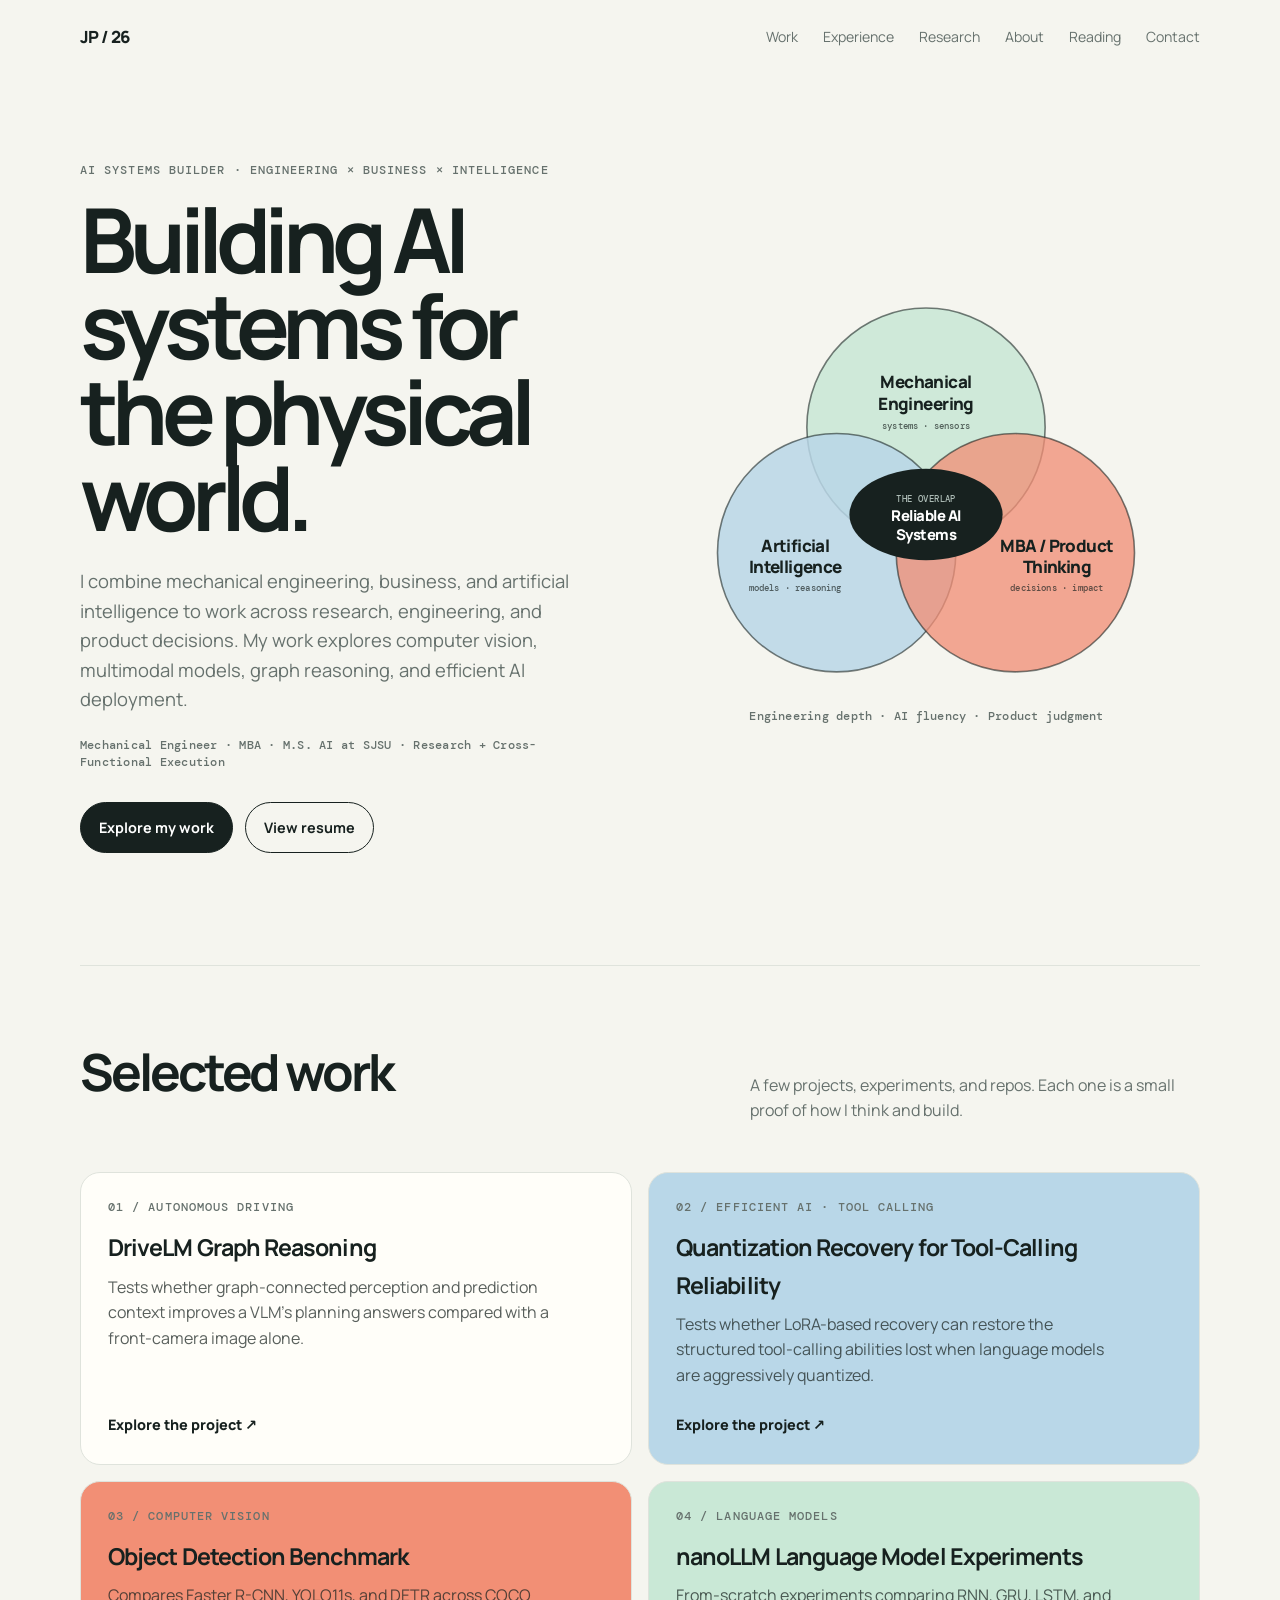
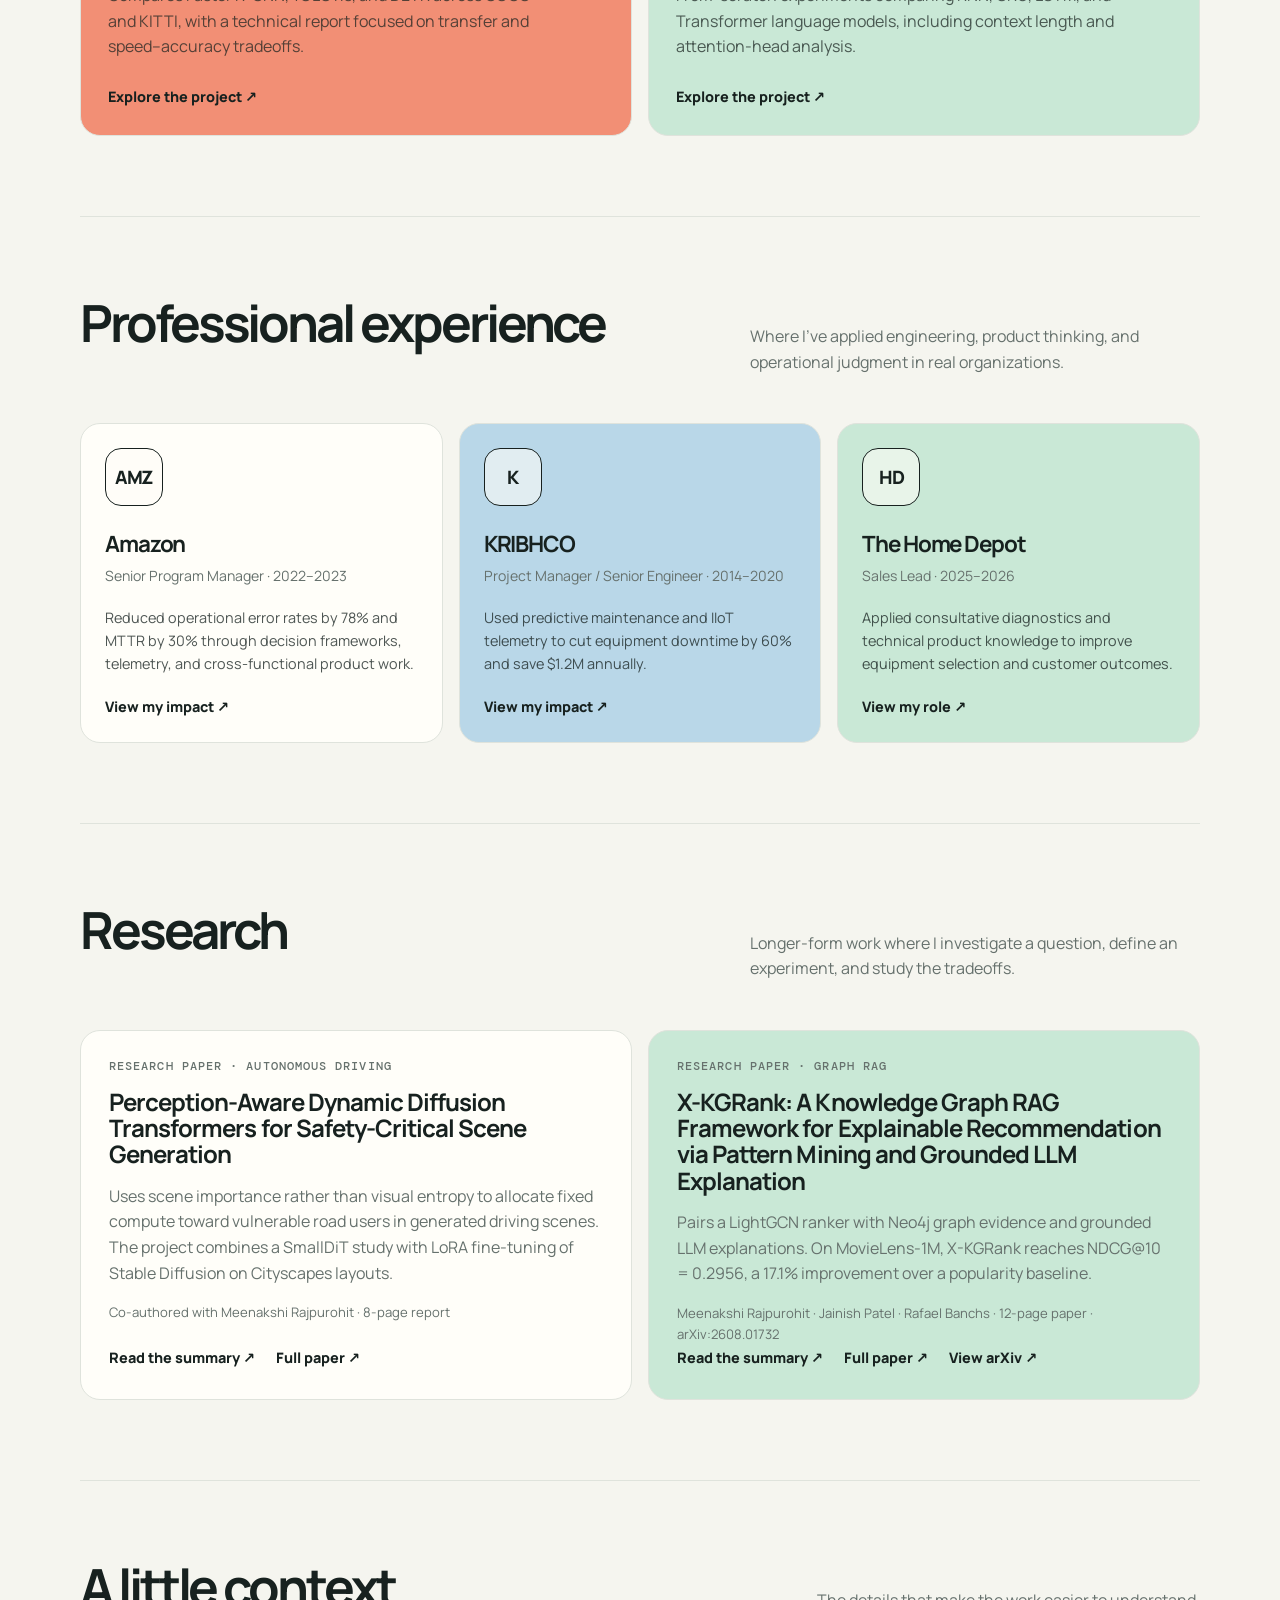
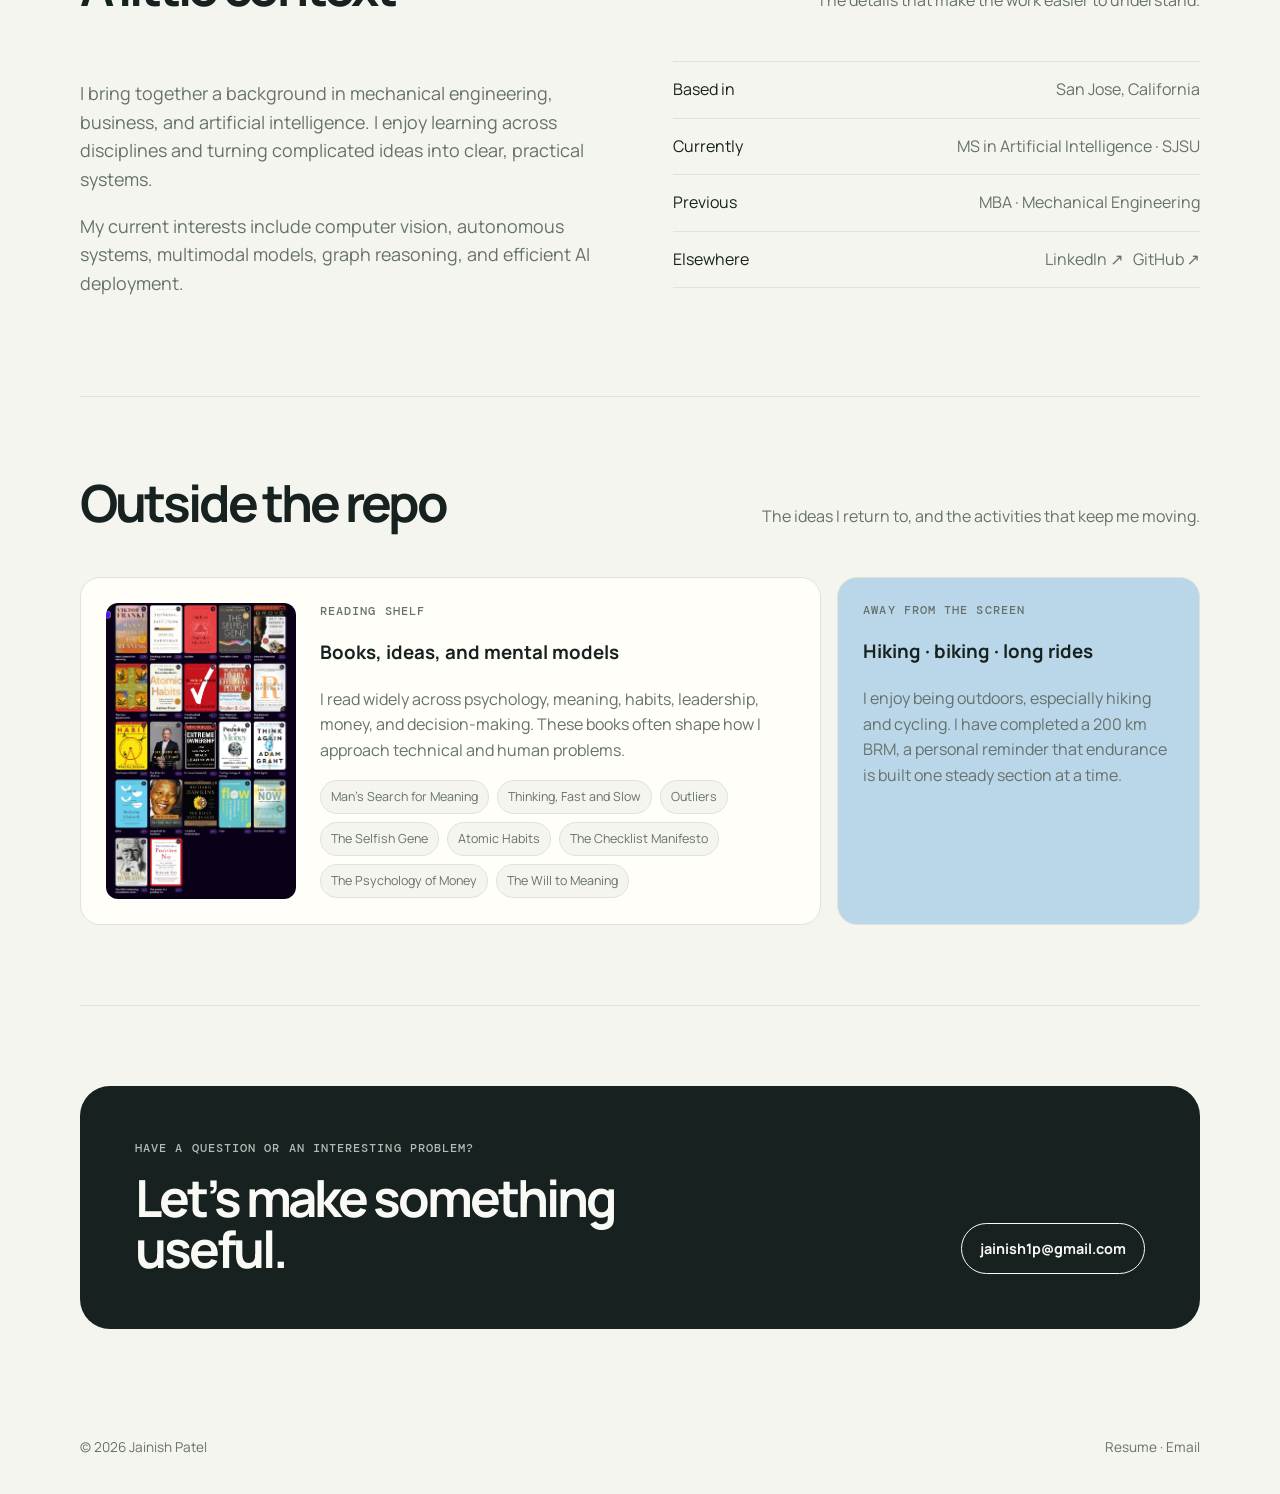
==== index.html @ 06a7503d "Add portfolio site files" ====
<!doctype html>
<html lang="en">
<head>
  <meta charset="UTF-8" />
  <meta name="viewport" content="width=device-width, initial-scale=1.0" />
  <meta name="description" content="Jainish Patel — AI, engineering, and thoughtful systems." />
  <title>Jainish Patel — AI & Engineering</title>
  <link rel="preconnect" href="https://fonts.googleapis.com">
  <link rel="preconnect" href="https://fonts.gstatic.com" crossorigin>
  <link href="https://fonts.googleapis.com/css2?family=DM+Mono:wght@400;500&family=Manrope:wght@400;500;600;700;800&display=swap" rel="stylesheet">
  <style>
    :root { --ink:#17211f; --muted:#66716d; --paper:#f5f5ef; --card:#fffef9; --line:#dfe3dc; --mint:#c9e8d6; --coral:#f28f75; --blue:#b9d7e8; }
    * { box-sizing:border-box; }
    html { scroll-behavior:smooth; }
    body { margin:0; background:var(--paper); color:var(--ink); font:16px/1.6 Manrope,system-ui,sans-serif; }
    a { color:inherit; text-decoration:none; }
    .wrap { width:min(1120px, calc(100% - 40px)); margin:auto; }
    nav { display:flex; justify-content:space-between; align-items:center; padding:24px 0; }
    .mark { font-weight:800; letter-spacing:-.04em; font-size:1.05rem; }
    nav .links { display:flex; gap:25px; color:var(--muted); font-size:.88rem; }
    nav .links a:hover { color:var(--ink); }
    .hero { padding:88px 0 112px; display:grid; grid-template-columns:1fr 1.05fr; gap:52px; align-items:center; }
    .eyebrow, .mono { font:500 .75rem/1.3 'DM Mono',monospace; letter-spacing:.09em; text-transform:uppercase; color:var(--muted); }
    h1 { font-size:clamp(3rem, 7vw, 6.5rem); line-height:.96; letter-spacing:-.075em; margin:18px 0 27px; max-width:750px; }
    .lead { color:var(--muted); font-size:1.15rem; max-width:570px; }
    .actions { display:flex; gap:12px; flex-wrap:wrap; margin-top:30px; }
    .button { padding:13px 18px; border:1px solid var(--ink); border-radius:999px; font-weight:700; font-size:.9rem; display:inline-block; }
    .button.primary { background:var(--ink); color:white; }
    .button:hover { transform:translateY(-2px); transition:.2s ease; }
    .proof { margin-top:22px; font:500 .78rem/1.4 'DM Mono',monospace; color:var(--muted); letter-spacing:.02em; }
    .brand-flow { display:grid; place-items:center; }
    .venn-diagram { width:min(100%,500px); }
    .venn-svg { display:block; width:100%; height:auto; overflow:visible; }
    .venn-svg .shape { stroke:rgba(23,33,31,.58); stroke-width:1.5; }
    .venn-svg .engineering { fill:var(--mint); fill-opacity:.84; }
    .venn-svg .ai { fill:var(--blue); fill-opacity:.84; }
    .venn-svg .product { fill:var(--coral); fill-opacity:.76; }
    .venn-svg text { fill:var(--ink); text-anchor:middle; font-family:Manrope,system-ui,sans-serif; font-weight:800; font-size:16px; letter-spacing:-.035em; }
    .venn-svg .detail { font-family:'DM Mono',monospace; font-weight:500; font-size:8px; letter-spacing:.02em; fill:rgba(23,33,31,.68); }
    .venn-svg .center-pill { fill:var(--ink); stroke:none; }
    .venn-svg .center-label { fill:white; font-size:14px; }
    .venn-svg .center-detail { fill:#aebdb7; font-family:'DM Mono',monospace; font-weight:500; font-size:8px; letter-spacing:.05em; text-transform:uppercase; }
    .venn-caption { margin-top:4px; text-align:center; color:var(--muted); font:500 .72rem/1.35 'DM Mono',monospace; letter-spacing:.02em; }
    .hero-art { background:var(--mint); min-height:360px; border-radius:48% 52% 47% 53% / 53% 45% 55% 47%; position:relative; display:grid; place-items:center; transform:rotate(-4deg); }
    .hero-art:before { content:''; width:67%; height:67%; background:var(--coral); border-radius:43% 57% 51% 49% / 53% 42% 58% 47%; position:absolute; transform:rotate(18deg); }
    .hero-art .stamp { position:relative; z-index:1; width:170px; height:170px; border:1px solid var(--ink); border-radius:50%; display:grid; place-items:center; text-align:center; font-weight:800; font-size:1.4rem; line-height:1.1; transform:rotate(8deg); }
    section { padding:80px 0; border-top:1px solid var(--line); }
    .section-head { display:flex; justify-content:space-between; align-items:baseline; gap:20px; margin-bottom:32px; }
    h2 { font-size:clamp(2rem,4vw,3.3rem); letter-spacing:-.06em; line-height:1; margin:0; }
    .intro { color:var(--muted); max-width:450px; }
    .projects { display:grid; grid-template-columns:repeat(2,1fr); gap:16px; }
    .project { background:var(--card); border:1px solid var(--line); padding:27px; min-height:250px; display:flex; flex-direction:column; justify-content:space-between; border-radius:20px; }
    .project:nth-child(2) { background:var(--blue); }
    .project:nth-child(3) { background:var(--coral); }
    .project:nth-child(4) { background:var(--mint); }
    .project h3 { font-size:1.45rem; letter-spacing:-.04em; margin:14px 0 8px; }
    .project p { color:rgba(23,33,31,.72); margin:0; max-width:450px; }
    .project-link { margin-top:25px; font-weight:800; font-size:.9rem; }
    .experience-grid { display:grid; grid-template-columns:repeat(3,1fr); gap:16px; }
    .employer-card { background:var(--card); border:1px solid var(--line); border-radius:20px; padding:24px; min-height:245px; display:flex; flex-direction:column; justify-content:space-between; }
    .employer-card:nth-child(2) { background:var(--blue); }
    .employer-card:nth-child(3) { background:var(--mint); }
    .employer-mark { width:58px; height:58px; border:1px solid var(--ink); border-radius:16px; display:grid; place-items:center; font-weight:800; font-size:1.15rem; letter-spacing:-.07em; background:rgba(255,254,249,.58); }
    .employer-card h3 { font-size:1.4rem; letter-spacing:-.05em; margin:20px 0 3px; }
    .employer-card .role { color:var(--muted); font-size:.88rem; }
    .employer-card .impact { margin:18px 0 0; color:rgba(23,33,31,.76); font-size:.9rem; }
    .employer-card .project-link { margin-top:20px; }
    .research-grid { display:grid; grid-template-columns:repeat(2,1fr); gap:16px; }
    .research-card { background:var(--card); border:1px solid var(--line); border-radius:20px; padding:28px; min-height:285px; display:flex; flex-direction:column; justify-content:space-between; }
    .research-card:nth-child(2) { background:var(--mint); }
    .research-card h3 { font-size:1.5rem; line-height:1.1; letter-spacing:-.04em; margin:14px 0 10px; }
    .research-card p { color:var(--muted); max-width:540px; }
    .research-meta { color:var(--muted); font-size:.82rem; margin-top:14px; }
    .about-grid { display:grid; grid-template-columns:1fr 1fr; gap:65px; }
    .about-grid p { font-size:1.12rem; color:var(--muted); }
    .facts { border-top:1px solid var(--line); }
    .fact { display:flex; justify-content:space-between; gap:20px; padding:15px 0; border-bottom:1px solid var(--line); }
    .fact span:last-child { color:var(--muted); text-align:right; }
    .reading { display:grid; grid-template-columns:repeat(3,1fr); gap:16px; }
    .reading-card { padding:25px; border:1px solid var(--line); border-radius:20px; background:var(--card); }
    .reading-card p { color:var(--muted); margin-bottom:0; }
    .reading-card.books { grid-column:span 2; display:grid; grid-template-columns:190px 1fr; gap:24px; align-items:center; }
    .reading-card.books img { width:100%; border-radius:12px; display:block; }
    .book-list { display:flex; flex-wrap:wrap; gap:8px; margin-top:17px; }
    .book { border:1px solid var(--line); border-radius:999px; padding:6px 10px; font-size:.78rem; color:var(--muted); background:var(--paper); }
    .activity { background:var(--blue); }
    .contact { background:var(--ink); color:#f9faf5; border-radius:30px; padding:55px; display:flex; justify-content:space-between; align-items:end; gap:35px; }
    .contact .eyebrow { color:#aebdb7; } .contact h2 { max-width:590px; margin-top:15px; }
    .contact .button { border-color:#f9faf5; color:#f9faf5; white-space:nowrap; }
    footer { display:flex; justify-content:space-between; padding:28px 0 35px; color:var(--muted); font-size:.85rem; }
    @media (max-width:760px) { .wrap{width:min(100% - 28px,1120px)} nav .links{gap:10px;font-size:.68rem;overflow-x:auto;white-space:nowrap} .hero{padding:55px 0 75px;display:block} .brand-flow{margin-top:50px}.venn-diagram{width:min(100%,430px)}.venn-svg text{font-size:14px}.venn-svg .detail{font-size:7px}.venn-svg .center-label{font-size:12px}.projects,.experience-grid,.about-grid,.reading,.research-grid{grid-template-columns:1fr} .reading-card.books{grid-column:auto;grid-template-columns:1fr} section{padding:58px 0} .section-head{display:block}.section-head .intro{margin-top:14px}.contact{display:block;padding:35px 26px}.contact .button{margin-top:25px} footer{display:block} footer span{display:block;margin-top:8px} }
  </style>
</head>
<body>
  <div class="wrap">
    <nav>
<a class="mark" href="#top">JP / 26</a>
<div class="links">
<a href="#work">Work</a>
<a href="#experience">Experience</a>
<a href="#research">Research</a>
<a href="#about">About</a>
<a href="#reading">Reading</a>
<a href="#contact">Contact</a>
</div>
</nav>
    <main id="top">
      <section class="hero" style="border-top:0">
        <div>
<div class="eyebrow">AI Systems Builder · Engineering × Business × Intelligence</div>
<h1>Building AI systems for the physical world.</h1>
<p class="lead">I combine mechanical engineering, business, and artificial intelligence to work across research, engineering, and product decisions. My work explores computer vision, multimodal models, graph reasoning, and efficient AI deployment.</p>
<div class="proof">Mechanical Engineer · MBA · M.S. AI at SJSU · Research + Cross-Functional Execution</div>
<div class="actions">
<a class="button primary" href="#work">Explore my work</a>
<a class="button" href="resume.pdf" target="_blank">View resume</a>
</div>
</div>
        <div class="brand-flow" aria-label="Three-circle Venn diagram showing how my background connects">
<div class="venn-diagram">
<svg class="venn-svg" viewBox="0 0 470 390" role="img" aria-labelledby="venn-title venn-desc">
<title id="venn-title">The intersection of engineering, artificial intelligence, and product thinking</title>
<desc id="venn-desc">Three overlapping circles, arranged as one above two, show mechanical engineering, artificial intelligence, and MBA product thinking converging on reliable AI systems.</desc>
<circle class="shape engineering" cx="235" cy="128" r="112">
</circle>
<circle class="shape ai" cx="151" cy="246" r="112">
</circle>
<circle class="shape product" cx="319" cy="246" r="112">
</circle>
<text x="235" y="91">Mechanical</text>
<text x="235" y="112">Engineering</text>
<text class="detail" x="235" y="130">systems · sensors</text>
<text x="112" y="245">Artificial</text>
<text x="112" y="265">Intelligence</text>
<text class="detail" x="112" y="282">models · reasoning</text>
<text x="358" y="245">MBA / Product</text>
<text x="358" y="265">Thinking</text>
<text class="detail" x="358" y="282">decisions · impact</text>
<ellipse class="center-pill" cx="235" cy="210" rx="72" ry="43">
</ellipse>
<text class="center-detail" x="235" y="198">the overlap</text>
<text class="center-label" x="235" y="216">Reliable AI</text>
<text class="center-label" x="235" y="234">Systems</text>
</svg>
</div>
<div class="venn-caption">Engineering depth · AI fluency · Product judgment</div>
</div>
      </section>
      <section id="work">
<div class="section-head">
<h2>Selected work</h2>
<p class="intro">A few projects, experiments, and repos. Each one is a small proof of how I think and build.</p>
</div>
<div class="projects">
        <article class="project">
<div>
<div class="mono">01 / Autonomous driving</div>
<h3>DriveLM Graph Reasoning</h3>
<p>Tests whether graph-connected perception and prediction context improves a VLM’s planning answers compared with a front-camera image alone.</p>
</div>
<a class="project-link" href="projects/drivelm-graph-reasoning.html">Explore the project ↗</a>
</article>
        <article class="project">
<div>
<div class="mono">02 / Efficient AI · Tool calling</div>
<h3>Quantization Recovery for Tool-Calling Reliability</h3>
<p>Tests whether LoRA-based recovery can restore the structured tool-calling abilities lost when language models are aggressively quantized.</p>
</div>
<a class="project-link" href="projects/quantization-recovery.html">Explore the project ↗</a>
</article>
        <article class="project">
<div>
<div class="mono">03 / Computer vision</div>
<h3>Object Detection Benchmark</h3>
<p>Compares Faster R-CNN, YOLO11s, and DETR across COCO and KITTI, with a technical report focused on transfer and speed–accuracy tradeoffs.</p>
</div>
<a class="project-link" href="projects/object-detection.html">Explore the project ↗</a>
</article>
        <article class="project">
<div>
<div class="mono">04 / Language models</div>
<h3>nanoLLM Language Model Experiments</h3>
<p>From-scratch experiments comparing RNN, GRU, LSTM, and Transformer language models, including context length and attention-head analysis.</p>
</div>
<a class="project-link" href="projects/nanollm.html">Explore the project ↗</a>
</article>
      </div>
</section>
      <section id="experience">
<div class="section-head">
<h2>Professional experience</h2>
<p class="intro">Where I’ve applied engineering, product thinking, and operational judgment in real organizations.</p>
</div>
<div class="experience-grid">
<article class="employer-card">
<div>
<div class="employer-mark">AMZ</div>
<h3>Amazon</h3>
<div class="role">Senior Program Manager · 2022–2023</div>
<p class="impact">Reduced operational error rates by 78% and MTTR by 30% through decision frameworks, telemetry, and cross-functional product work.</p>
</div>
<a class="project-link" href="experience/amazon.html">View my impact ↗</a>
</article>
<article class="employer-card">
<div>
<div class="employer-mark">K</div>
<h3>KRIBHCO</h3>
<div class="role">Project Manager / Senior Engineer · 2014–2020</div>
<p class="impact">Used predictive maintenance and IIoT telemetry to cut equipment downtime by 60% and save $1.2M annually.</p>
</div>
<a class="project-link" href="experience/kribhco.html">View my impact ↗</a>
</article>
<article class="employer-card">
<div>
<div class="employer-mark">HD</div>
<h3>The Home Depot</h3>
<div class="role">Sales Lead · 2025–2026</div>
<p class="impact">Applied consultative diagnostics and technical product knowledge to improve equipment selection and customer outcomes.</p>
</div>
<a class="project-link" href="experience/home-depot.html">View my role ↗</a>
</article>
</div>
</section>
      <section id="research">
<div class="section-head">
<h2>Research</h2>
<p class="intro">Longer-form work where I investigate a question, define an experiment, and study the tradeoffs.</p>
</div>
<div class="research-grid">
<article class="research-card">
<div>
<div class="mono">Research paper · autonomous driving</div>
<h3>Perception-Aware Dynamic Diffusion Transformers for Safety-Critical Scene Generation</h3>
<p>Uses scene importance rather than visual entropy to allocate fixed compute toward vulnerable road users in generated driving scenes. The project combines a SmallDiT study with LoRA fine-tuning of Stable Diffusion on Cityscapes layouts.</p>
<div class="research-meta">Co-authored with Meenakshi Rajpurohit · 8-page report</div>
</div>
<div><a class="project-link" href="papers/pa-d2it.html">Read the summary ↗</a> <a class="project-link" href="PA-D2iT-report.pdf" target="_blank" style="margin-left:18px">Full paper ↗</a></div>
</article>
<article class="research-card">
<div>
<div class="mono">Research paper · graph RAG</div>
<h3>X-KGRank: A Knowledge Graph RAG Framework for Explainable Recommendation via Pattern Mining and Grounded LLM Explanation</h3>
<p>Pairs a LightGCN ranker with Neo4j graph evidence and grounded LLM explanations. On MovieLens-1M, X-KGRank reaches NDCG@10 = 0.2956, a 17.1% improvement over a popularity baseline.</p>
<div class="research-meta">Meenakshi Rajpurohit · Jainish Patel · Rafael Banchs · 12-page paper · arXiv:2608.01732</div>
</div>
<div>
<a class="project-link" href="papers/x-kgrank.html">Read the summary ↗</a> <a class="project-link" href="X-KGRank.pdf" target="_blank" style="margin-left:18px">Full paper ↗</a> <a class="project-link" href="https://arxiv.org/abs/2608.01732" target="_blank" rel="noreferrer" style="margin-left:18px">View arXiv ↗</a>
</div>
</article>
</div>
</section>
      <section id="about">
<div class="section-head">
<h2>A little context</h2>
<p class="intro">The details that make the work easier to understand.</p>
</div>
<div class="about-grid">
<div>
<p>I bring together a background in mechanical engineering, business, and artificial intelligence. I enjoy learning across disciplines and turning complicated ideas into clear, practical systems.</p>
<p>My current interests include computer vision, autonomous systems, multimodal models, graph reasoning, and efficient AI deployment.</p>
</div>
<div class="facts">
<div class="fact">
<span>Based in</span>
<span>San Jose, California</span>
</div>
<div class="fact">
<span>Currently</span>
<span>MS in Artificial Intelligence · SJSU</span>
</div>
<div class="fact">
<span>Previous</span>
<span>MBA · Mechanical Engineering</span>
</div>
<div class="fact">
<span>Elsewhere</span>
<span>
<a href="https://www.linkedin.com/in/jainish1/" target="_blank" rel="noreferrer">LinkedIn ↗</a> &nbsp; <a href="https://github.com/jainish1p-code" target="_blank" rel="noreferrer">GitHub ↗</a>
</span>
</div>
</div>
</div>
</section>
      <section id="reading">
<div class="section-head">
<h2>Outside the repo</h2>
<p class="intro">The ideas I return to, and the activities that keep me moving.</p>
</div>
<div class="reading">
<div class="reading-card books">
<img src="reading.png" alt="Collage of books Jainish has read">
<div>
<div class="mono">Reading shelf</div>
<h3>Books, ideas, and mental models</h3>
<p>I read widely across psychology, meaning, habits, leadership, money, and decision-making. These books often shape how I approach technical and human problems.</p>
<div class="book-list">
<span class="book">Man’s Search for Meaning</span>
<span class="book">Thinking, Fast and Slow</span>
<span class="book">Outliers</span>
<span class="book">The Selfish Gene</span>
<span class="book">Atomic Habits</span>
<span class="book">The Checklist Manifesto</span>
<span class="book">The Psychology of Money</span>
<span class="book">The Will to Meaning</span>
</div>
</div>
</div>
<div class="reading-card activity">
<div class="mono">Away from the screen</div>
<h3>Hiking · biking · long rides</h3>
<p>I enjoy being outdoors, especially hiking and cycling. I have completed a 200 km BRM, a personal reminder that endurance is built one steady section at a time.</p>
</div>
</div>
</section>
      <section id="contact">
<div class="contact">
<div>
<div class="eyebrow">Have a question or an interesting problem?</div>
<h2>Let’s make something useful.</h2>
</div>
<a class="button" href="mailto:jainish1p@gmail.com">jainish1p@gmail.com</a>
</div>
</section>
    </main>
    <footer>
<span>© 2026 Jainish Patel</span>
<span>
<a href="resume.pdf">Resume</a> · <a href="mailto:jainish1p@gmail.com">Email</a>
</span>
</footer>
  </div>
</body>
</html>
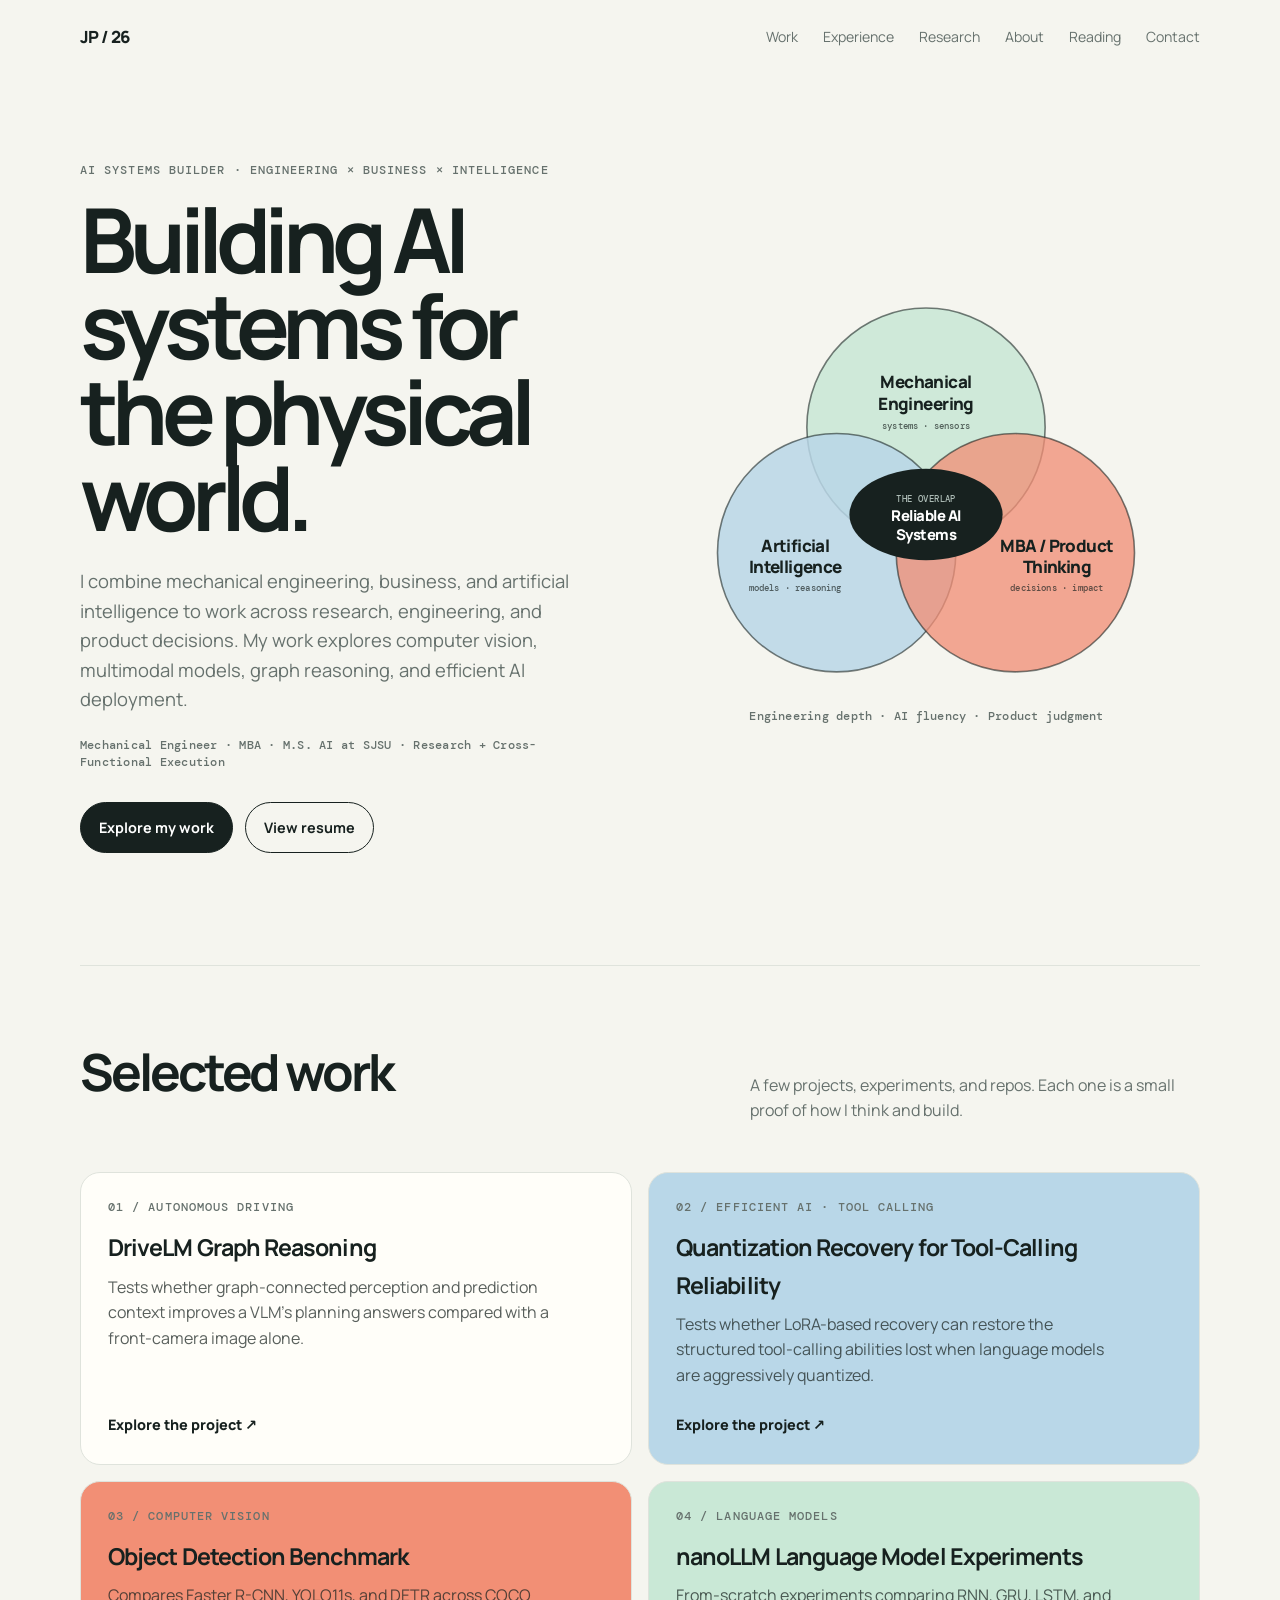
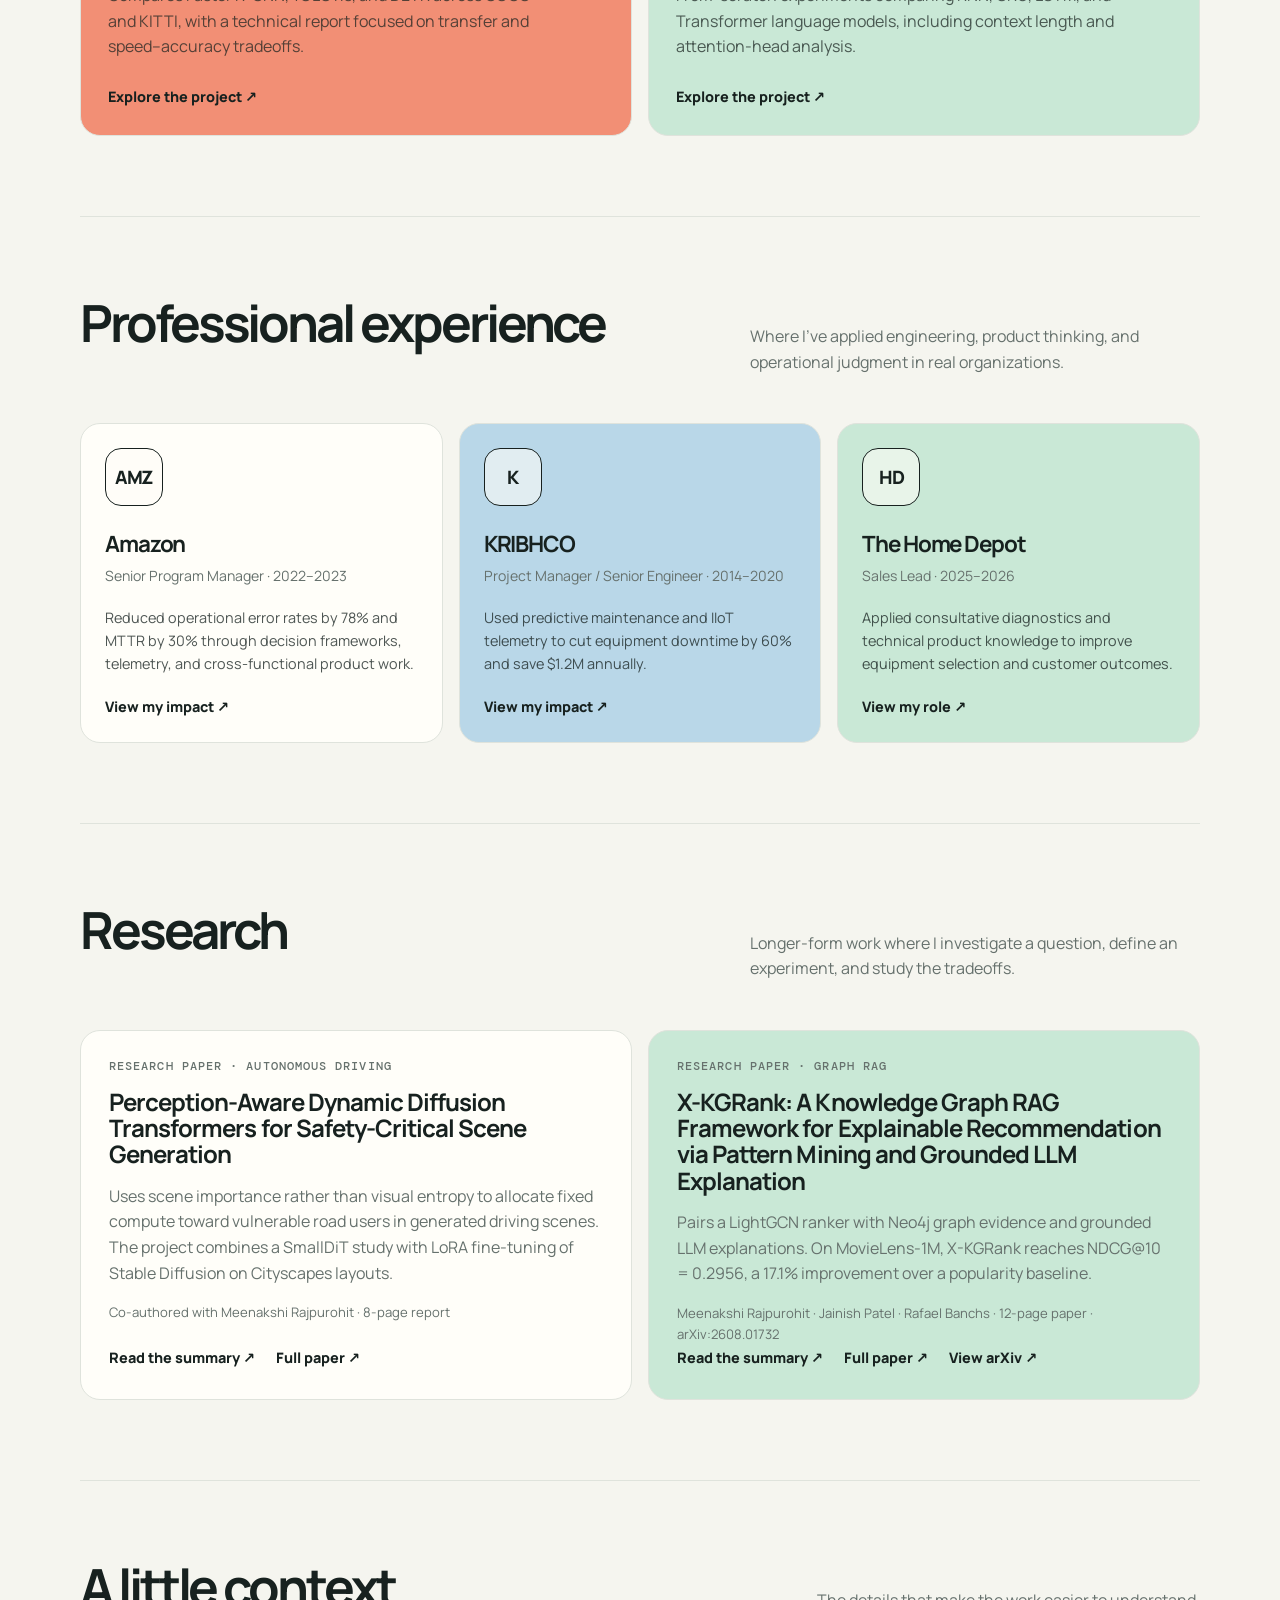
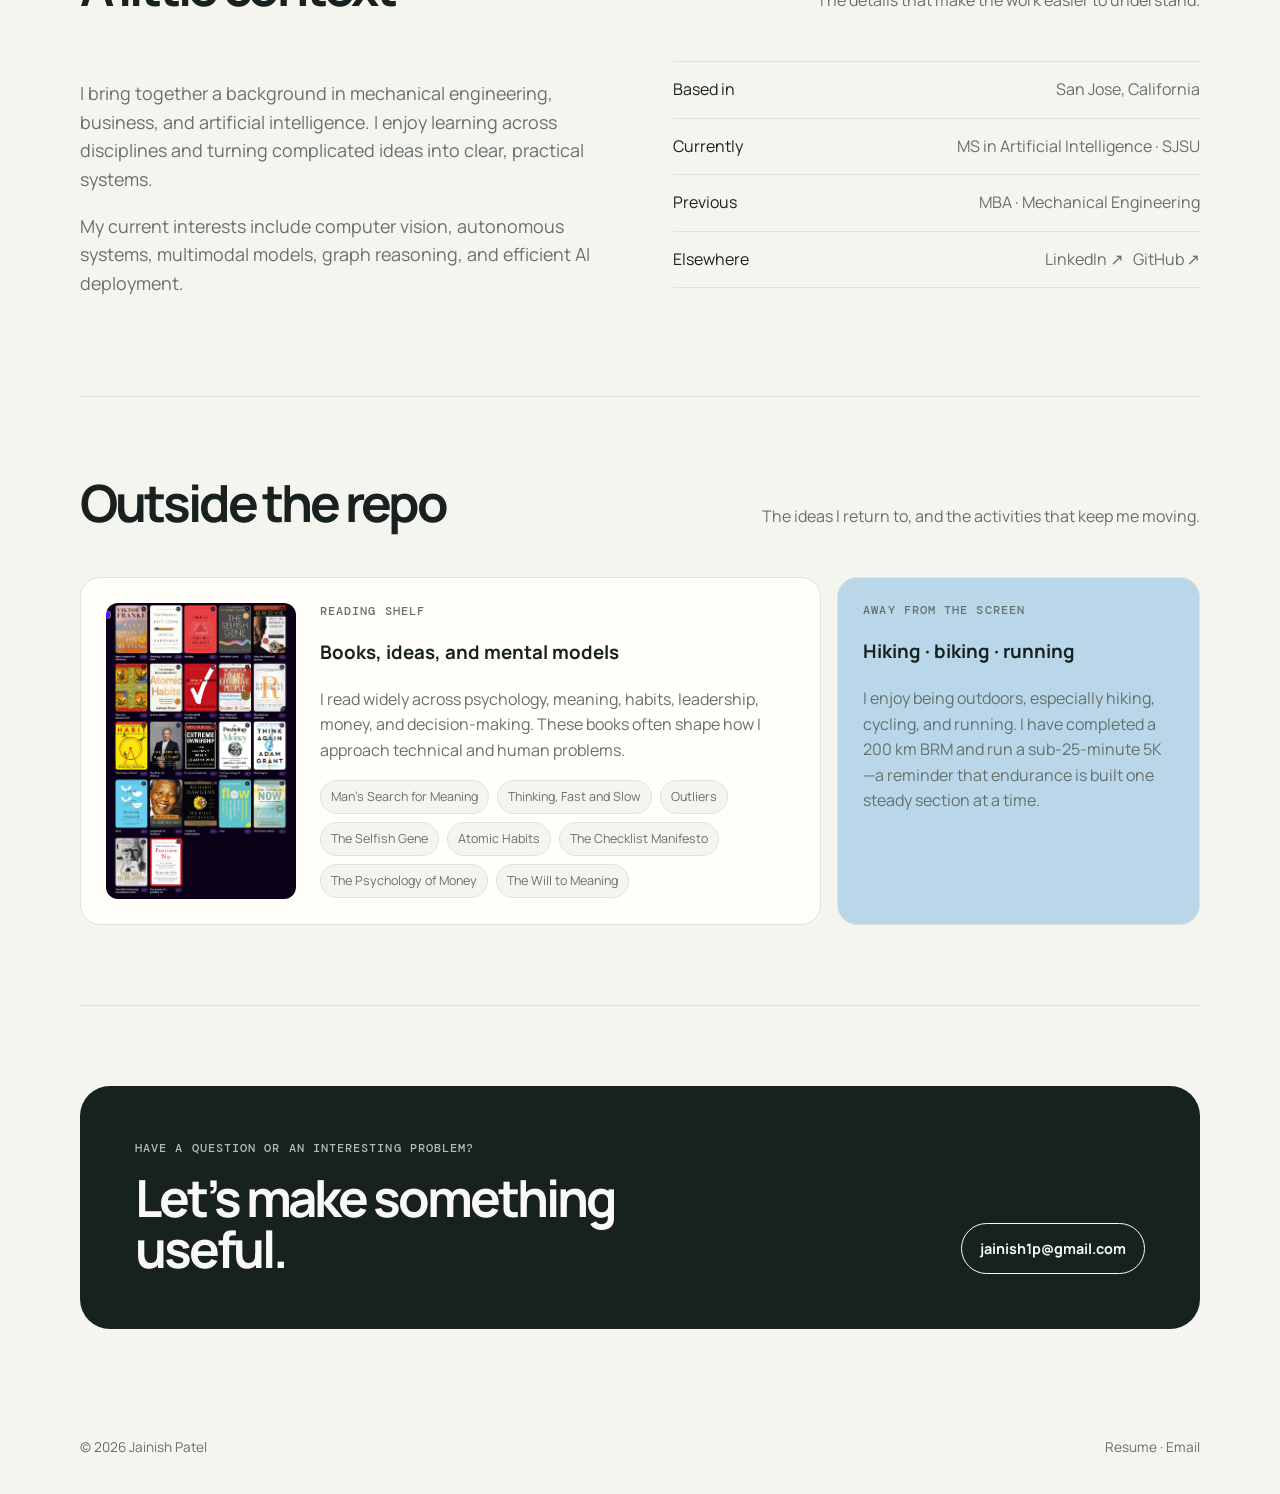
==== commit c027af05: "Update outdoor interests" ====
--- a/index.html
+++ b/index.html
@@ -307,8 +307,8 @@
 </div>
 <div class="reading-card activity">
 <div class="mono">Away from the screen</div>
-<h3>Hiking · biking · long rides</h3>
-<p>I enjoy being outdoors, especially hiking and cycling. I have completed a 200 km BRM, a personal reminder that endurance is built one steady section at a time.</p>
+<h3>Hiking · biking · running</h3>
+<p>I enjoy being outdoors, especially hiking, cycling, and running. I have completed a 200 km BRM and run a sub-25-minute 5K—a reminder that endurance is built one steady section at a time.</p>
 </div>
 </div>
 </section>
